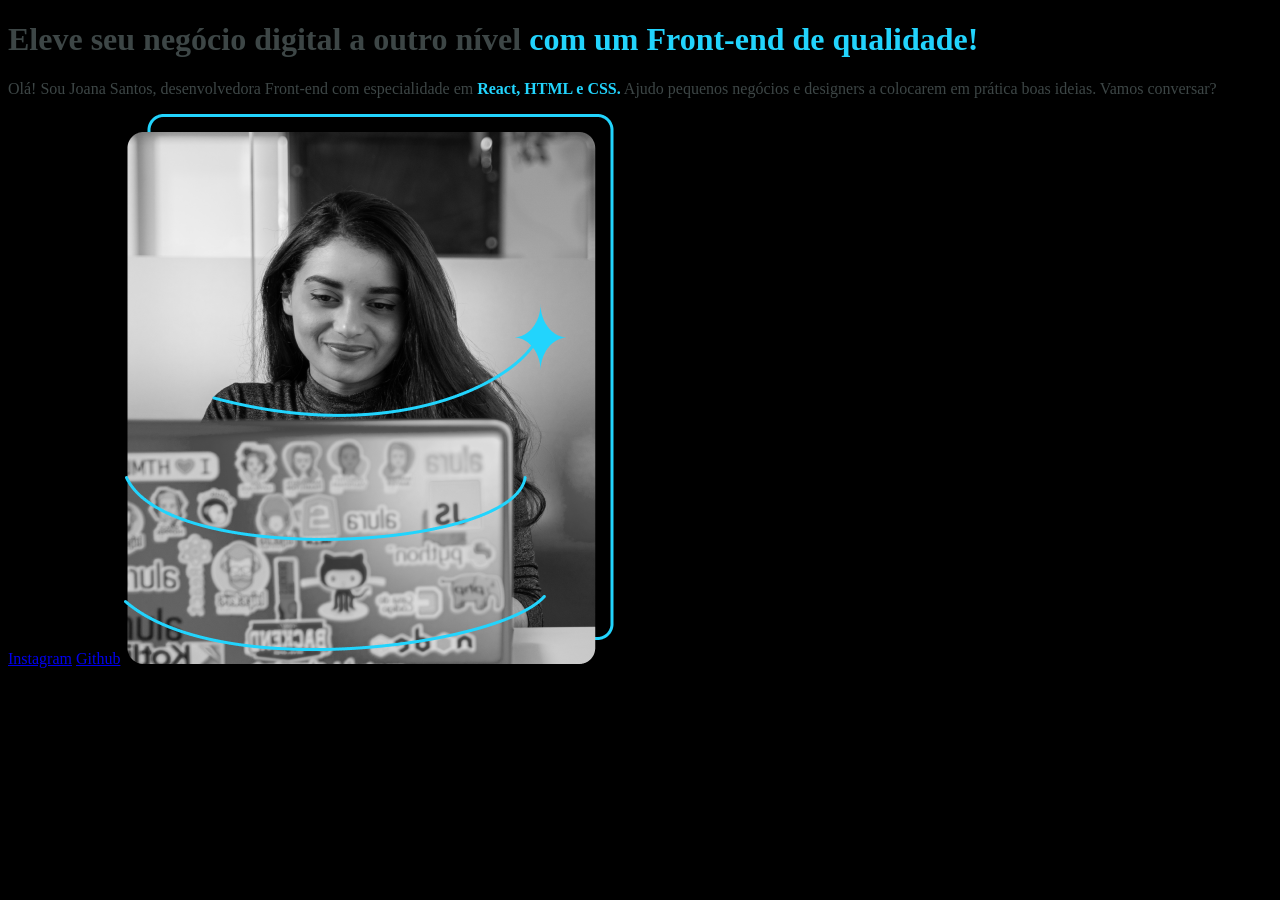
==== index.html @ 24d128d3 "Criando projeto básico com alguns fundamentos de html e css." ====
<!DOCTYPE html>
<html lang="pt-br">
<head>
    <meta charset="UTF-8">
    <meta http-equiv="X-UA-Compatible" content="IE=edge">
    <meta name="viewport" content="width=device-width, initial-scale=1.0">
    <title>Portifolio</title>
    <link rel="stylesheet" href="style.css">
</head>
<body>
    <header></header>
    <main>
        <h1>Eleve seu negócio digital a outro nível <strong>com um Front-end de qualidade!</strong></h1>
        <p>Olá! Sou Joana Santos, desenvolvedora Front-end com especialidade em <strong>React, HTML e CSS.</strong> Ajudo pequenos negócios e designers a colocarem em prática boas ideias. Vamos conversar?</p>
        <a href="https://instagram.com/rafaballerini" >Instagram</a>
        <a href="https://github.com/guilhermeonrails">Github</a>
        <img src="imagem.png" alt="Foto da Joana Santos programando">
    </main>
    <footer></footer>
</body>
</html>
---- style.css ----
body {
    background-color: #000000;
    color: #3d4646;
}

strong {
    color: #22D4FD
}
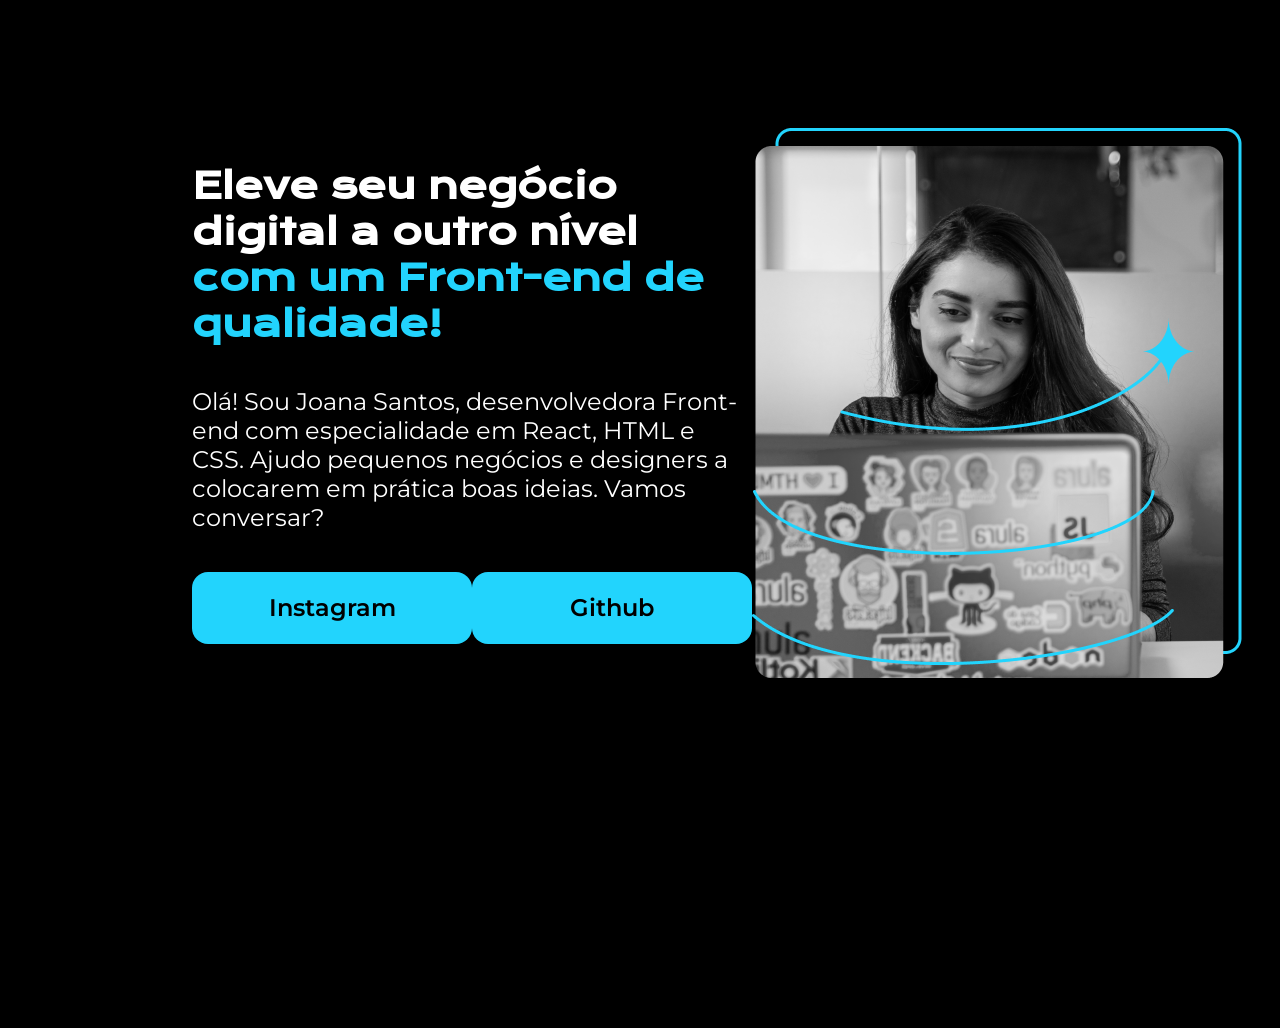
==== commit 32c984db: "Terminando projeto base" ====
--- a/index.html
+++ b/index.html
@@ -9,11 +9,15 @@
 </head>
 <body>
     <header></header>
-    <main>
-        <h1>Eleve seu negócio digital a outro nível <strong>com um Front-end de qualidade!</strong></h1>
-        <p>Olá! Sou Joana Santos, desenvolvedora Front-end com especialidade em <strong>React, HTML e CSS.</strong> Ajudo pequenos negócios e designers a colocarem em prática boas ideias. Vamos conversar?</p>
-        <a href="https://instagram.com/rafaballerini" >Instagram</a>
-        <a href="https://github.com/guilhermeonrails">Github</a>
+    <main class="apresentacao">
+        <section class="apresentacao__conteudo">
+            <h1 class="apresentacao__conteudo__titulo">Eleve seu negócio digital a outro nível <strong class="titulo-destaque">com um Front-end de qualidade!</strong></h1>
+            <p class="apresentacao__conteudo__texto">Olá! Sou Joana Santos, desenvolvedora Front-end com especialidade em React, HTML e CSS. Ajudo pequenos negócios e designers a colocarem em prática boas ideias. Vamos conversar?</p>
+            <div class="apresentacao__links">
+                <a class="apresentacao__links__link" href="https://instagram.com/rafaballerini" >Instagram</a>
+                <a class="apresentacao__links__link" href="https://github.com/guilhermeonrails">Github</a>
+            </div>
+        </section>
         <img src="imagem.png" alt="Foto da Joana Santos programando">
     </main>
     <footer></footer>
--- a/style.css
+++ b/style.css
@@ -1,8 +1,59 @@
-body {
-    background-color: #000000;
-    color: #3d4646;
+@import url('https://fonts.googleapis.com/css2?family=Krona+One&family=Montserrat:wght@400;600&display=swap');
+
+* {
+    margin: 0;
+    padding: 0;
 }
 
-strong {
+body {
+    height: 100vh;
+    box-sizing: border-box;
+    background-color: #000000;
+    color: white;
+}
+
+.titulo-destaque {
     color: #22D4FD
+}
+
+.apresentacao {
+    margin:10% 15%;
+    display: flex;
+    align-items: center;
+    justify-content: space-between;
+}
+
+.apresentacao__conteudo {
+    width: 615px;
+    display: flex;
+    flex-direction: column;
+    gap: 40px;
+}
+
+.apresentacao__conteudo__titulo {
+    font-size: 36px;
+    font-family: 'Krona One', sans-serif;
+}
+
+.apresentacao__conteudo__texto {
+    font-size: 24px;
+    font-family: 'Montserrat', sans-serif;
+}
+
+.apresentacao__links {
+    display: flex;
+    justify-content: space-between;
+}
+
+.apresentacao__links__link {
+    background-color: #22D4FD;
+    width: 280px;
+    text-align: center;
+    border-radius: 16px;
+    font-size: 24px;
+    font-weight: 600;
+    padding: 21.5px 0;
+    text-decoration: none;
+    color: #000000;
+    font-family: 'Montserrat', sans-serif;
 }
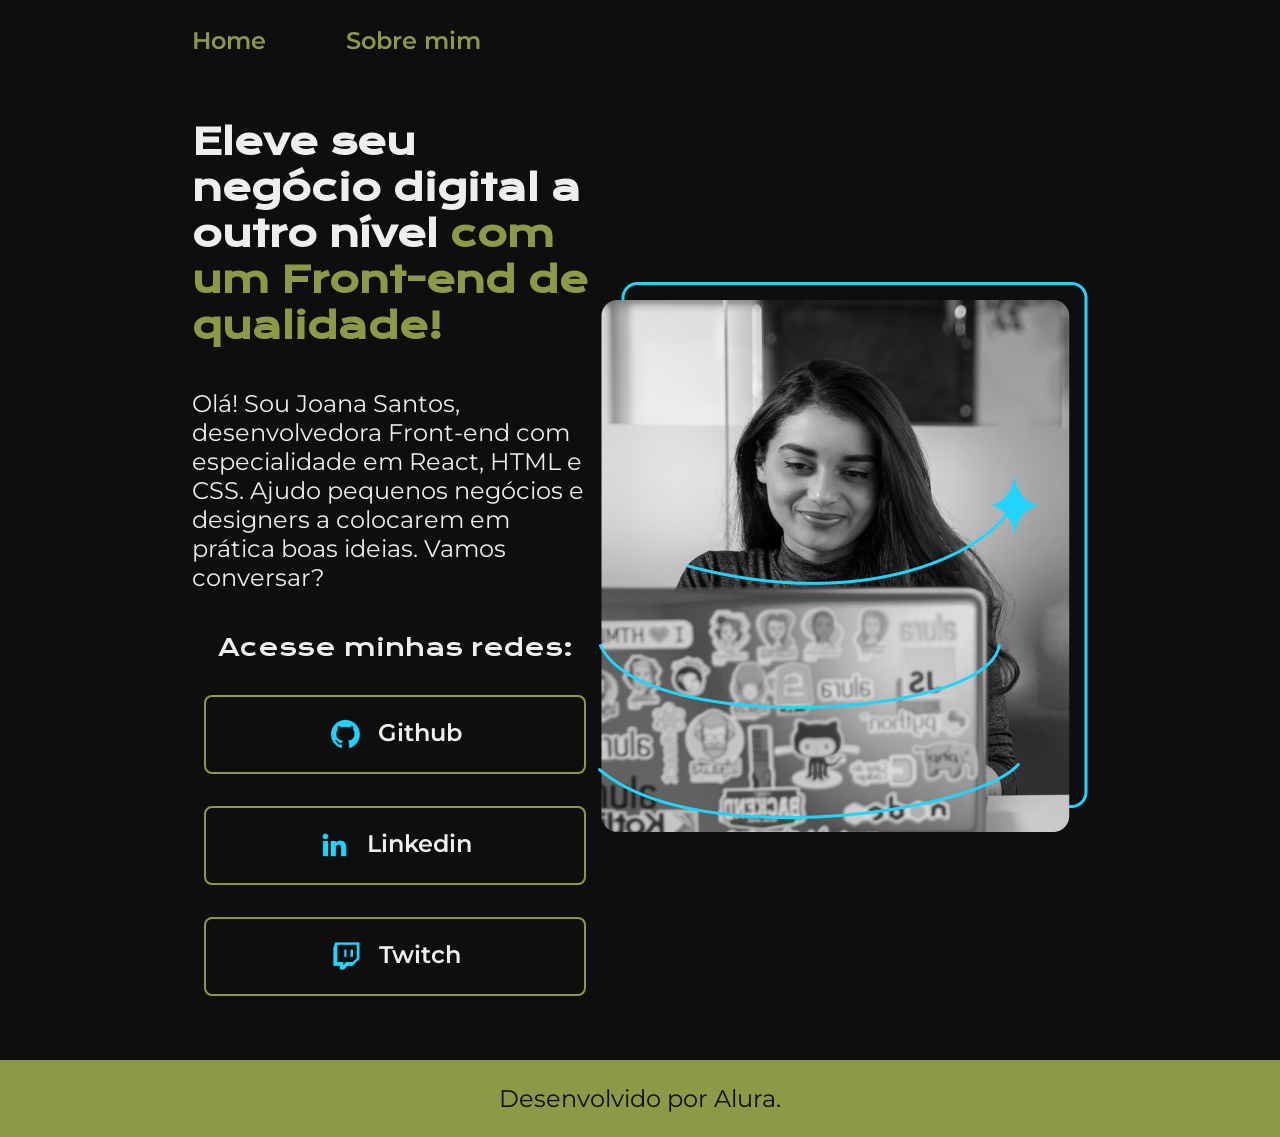
==== commit 57acb01d: "Adicionando cabeçalho, rodapé e novas páginas ao projeto." ====
--- a/index.html
+++ b/index.html
@@ -5,21 +5,39 @@
     <meta http-equiv="X-UA-Compatible" content="IE=edge">
     <meta name="viewport" content="width=device-width, initial-scale=1.0">
     <title>Portifolio</title>
-    <link rel="stylesheet" href="style.css">
+    <link rel="stylesheet" href="./styles/style.css">
 </head>
 <body>
-    <header></header>
+    <header class="cabecalho">
+        <nav class="cabecalho__menu">
+            <a class="cabecalho__menu__link" href="index.html">Home</a>
+            <a class="cabecalho__menu__link" href="about.html">Sobre mim</a>
+        </nav>
+    </header>
     <main class="apresentacao">
         <section class="apresentacao__conteudo">
             <h1 class="apresentacao__conteudo__titulo">Eleve seu negócio digital a outro nível <strong class="titulo-destaque">com um Front-end de qualidade!</strong></h1>
             <p class="apresentacao__conteudo__texto">Olá! Sou Joana Santos, desenvolvedora Front-end com especialidade em React, HTML e CSS. Ajudo pequenos negócios e designers a colocarem em prática boas ideias. Vamos conversar?</p>
             <div class="apresentacao__links">
-                <a class="apresentacao__links__link" href="https://instagram.com/rafaballerini" >Instagram</a>
-                <a class="apresentacao__links__link" href="https://github.com/guilhermeonrails">Github</a>
+                <h2 class="apresentacao__links__subtitulo"> Acesse minhas redes: </h2>
+                <a class="apresentacao__links__link" href="https://github.com/rafaballerini" >
+                    <img src="./assets/github.png">
+                    Github
+                </a>
+                <a class="apresentacao__links__link" href="https://linkedin.com/in/rafaellaballerini" >
+                    <img src="./assets/linkedin.png">
+                    Linkedin
+                </a>
+                <a class="apresentacao__links__link" href="https://twitch.tv/guilimadev" >
+                    <img src="./assets/twitch.png">
+                    Twitch
+                </a>
             </div>
         </section>
-        <img src="imagem.png" alt="Foto da Joana Santos programando">
+        <img src="./assets/imagem.png" alt="Foto da Joana Santos programando">
     </main>
-    <footer></footer>
+    <footer class="rodape">
+        <p>Desenvolvido por Alura.</p>
+    </footer>
 </body>
 </html>
--- a/styles/style.css
+++ b/styles/style.css
@@ -0,0 +1,111 @@
+@import url('https://fonts.googleapis.com/css2?family=Krona+One&family=Montserrat:wght@400;600&display=swap');
+
+:root {
+    --cor-primaria: #0F0E0E;
+    --cor-secundaria: #EEEEEE;
+    --cor-terciaria: #8B9A46;
+    --cor-hover: #541212;
+
+    --fonte-primaria: 'Krona One', sans-serif;
+    --fonte-secundaria: 'Montserrat', sans-serif;
+}
+
+* {
+    margin: 0;
+    padding: 0;
+}
+
+body {
+    box-sizing: border-box;
+    background-color: var(--cor-primaria);
+    color: var(--cor-secundaria);
+}
+
+.cabecalho {
+    padding: 2% 0% 0% 15%;
+}
+
+.cabecalho__menu {
+    display: flex;
+    gap: 80px;
+}
+
+.cabecalho__menu__link {
+    font-family: var(--fonte-secundaria);
+    font-size: 24px;
+    font-weight: 600;
+    color: var(--cor-terciaria);
+    text-decoration: none;
+}
+
+.apresentacao {
+    padding: 5% 15%;
+    display: flex;
+    align-items: center;
+    justify-content: space-between;
+}
+
+.apresentacao__conteudo {
+    width: 615px;
+    display: flex;
+    flex-direction: column;
+    gap: 40px;
+}
+
+.apresentacao__conteudo__titulo {
+    font-size: 36px;
+    font-family: var(--fonte-primaria);
+}
+
+.titulo-destaque {
+    color: var(--cor-terciaria);
+}
+
+.apresentacao__conteudo__texto {
+    font-size: 24px;
+    font-family: var(--fonte-secundaria);
+}
+
+.apresentacao__links {
+    display: flex;
+    flex-direction: column;
+    justify-content: space-between;
+    align-items: center;
+    gap: 32px;
+}
+
+.apresentacao__links__subtitulo {
+    font-family: var(--fonte-primaria);
+    font-weight: 400;
+    font-size: 24px;
+}
+
+.apresentacao__links__link {
+    display: flex;
+    justify-content: center;
+    gap: 16px;
+    border: 2px solid var(--cor-terciaria);
+    width: 378px;
+    text-align: center;
+    border-radius: 8px;
+    font-size: 24px;
+    font-weight: 600;
+    padding: 21.5px 0;
+    text-decoration: none;
+    color: var(--cor-secundaria);
+    font-family: var(--fonte-secundaria);
+}
+
+.apresentacao__links__link:hover {
+    background-color: var(--cor-hover);
+}
+
+.rodape {
+    padding: 24px;
+    color: var(--cor-primaria);
+    background-color: var(--cor-terciaria);
+    text-align: center;
+    font-family: var(--fonte-secundaria);
+    font-size: 24px;
+    font-weight: 400;
+}
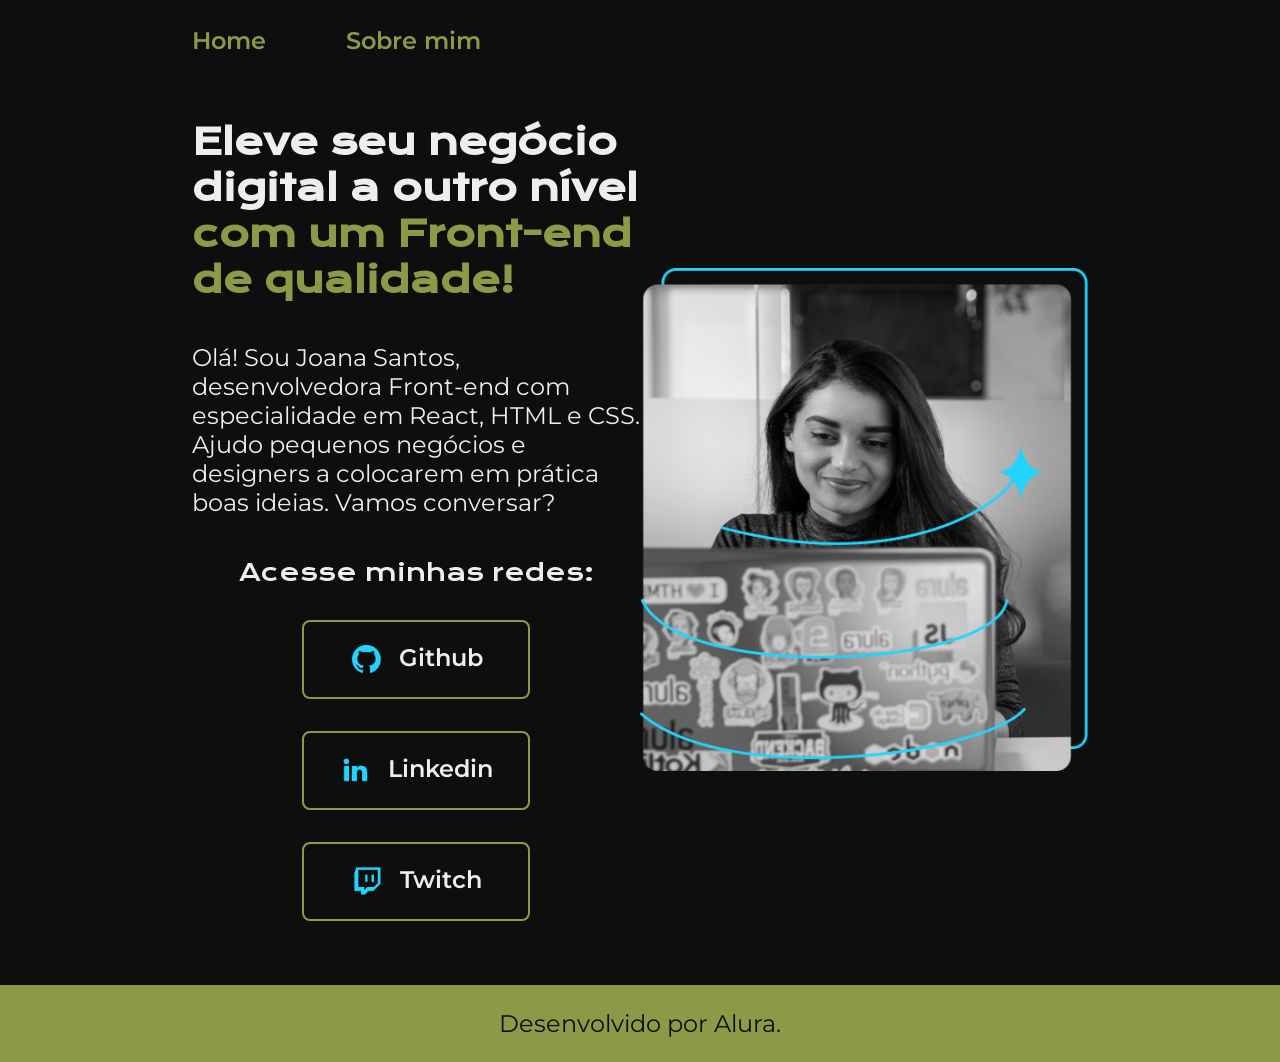
==== commit f3b9d567: "Deixando os elementos da tela adaptativos." ====
--- a/index.html
+++ b/index.html
@@ -20,21 +20,21 @@
             <p class="apresentacao__conteudo__texto">Olá! Sou Joana Santos, desenvolvedora Front-end com especialidade em React, HTML e CSS. Ajudo pequenos negócios e designers a colocarem em prática boas ideias. Vamos conversar?</p>
             <div class="apresentacao__links">
                 <h2 class="apresentacao__links__subtitulo"> Acesse minhas redes: </h2>
-                <a class="apresentacao__links__link" href="https://github.com/rafaballerini" >
+                <a class="apresentacao__links__navegacao" href="https://github.com/rafaballerini" >
                     <img src="./assets/github.png">
                     Github
                 </a>
-                <a class="apresentacao__links__link" href="https://linkedin.com/in/rafaellaballerini" >
+                <a class="apresentacao__links__navegacao" href="https://linkedin.com/in/rafaellaballerini" >
                     <img src="./assets/linkedin.png">
                     Linkedin
                 </a>
-                <a class="apresentacao__links__link" href="https://twitch.tv/guilimadev" >
+                <a class="apresentacao__links__navegacao" href="https://twitch.tv/guilimadev" >
                     <img src="./assets/twitch.png">
                     Twitch
                 </a>
             </div>
         </section>
-        <img src="./assets/imagem.png" alt="Foto da Joana Santos programando">
+        <img class="apresentacao__imagem" src="./assets/imagem.png" alt="Foto da Joana Santos programando">
     </main>
     <footer class="rodape">
         <p>Desenvolvido por Alura.</p>
--- a/styles/style.css
+++ b/styles/style.css
@@ -32,7 +32,7 @@
 
 .cabecalho__menu__link {
     font-family: var(--fonte-secundaria);
-    font-size: 24px;
+    font-size: 1.5rem;
     font-weight: 600;
     color: var(--cor-terciaria);
     text-decoration: none;
@@ -46,14 +46,14 @@
 }
 
 .apresentacao__conteudo {
-    width: 615px;
+    width: 50%;
     display: flex;
     flex-direction: column;
     gap: 40px;
 }
 
 .apresentacao__conteudo__titulo {
-    font-size: 36px;
+    font-size: 2.25rem;
     font-family: var(--fonte-primaria);
 }
 
@@ -62,7 +62,7 @@
 }
 
 .apresentacao__conteudo__texto {
-    font-size: 24px;
+    font-size: 1.5rem;
     font-family: var(--fonte-secundaria);
 }
 
@@ -77,18 +77,18 @@
 .apresentacao__links__subtitulo {
     font-family: var(--fonte-primaria);
     font-weight: 400;
-    font-size: 24px;
+    font-size: 1.5rem;
 }
 
-.apresentacao__links__link {
+.apresentacao__links__navegacao {
     display: flex;
     justify-content: center;
     gap: 16px;
     border: 2px solid var(--cor-terciaria);
-    width: 378px;
+    width: 50%;
     text-align: center;
     border-radius: 8px;
-    font-size: 24px;
+    font-size: 1.5rem;
     font-weight: 600;
     padding: 21.5px 0;
     text-decoration: none;
@@ -100,12 +100,16 @@
     background-color: var(--cor-hover);
 }
 
+.apresentacao__imagem {
+    width: 50%;
+}
+
 .rodape {
     padding: 24px;
     color: var(--cor-primaria);
     background-color: var(--cor-terciaria);
     text-align: center;
     font-family: var(--fonte-secundaria);
-    font-size: 24px;
+    font-size: 1.5rem;
     font-weight: 400;
 }
